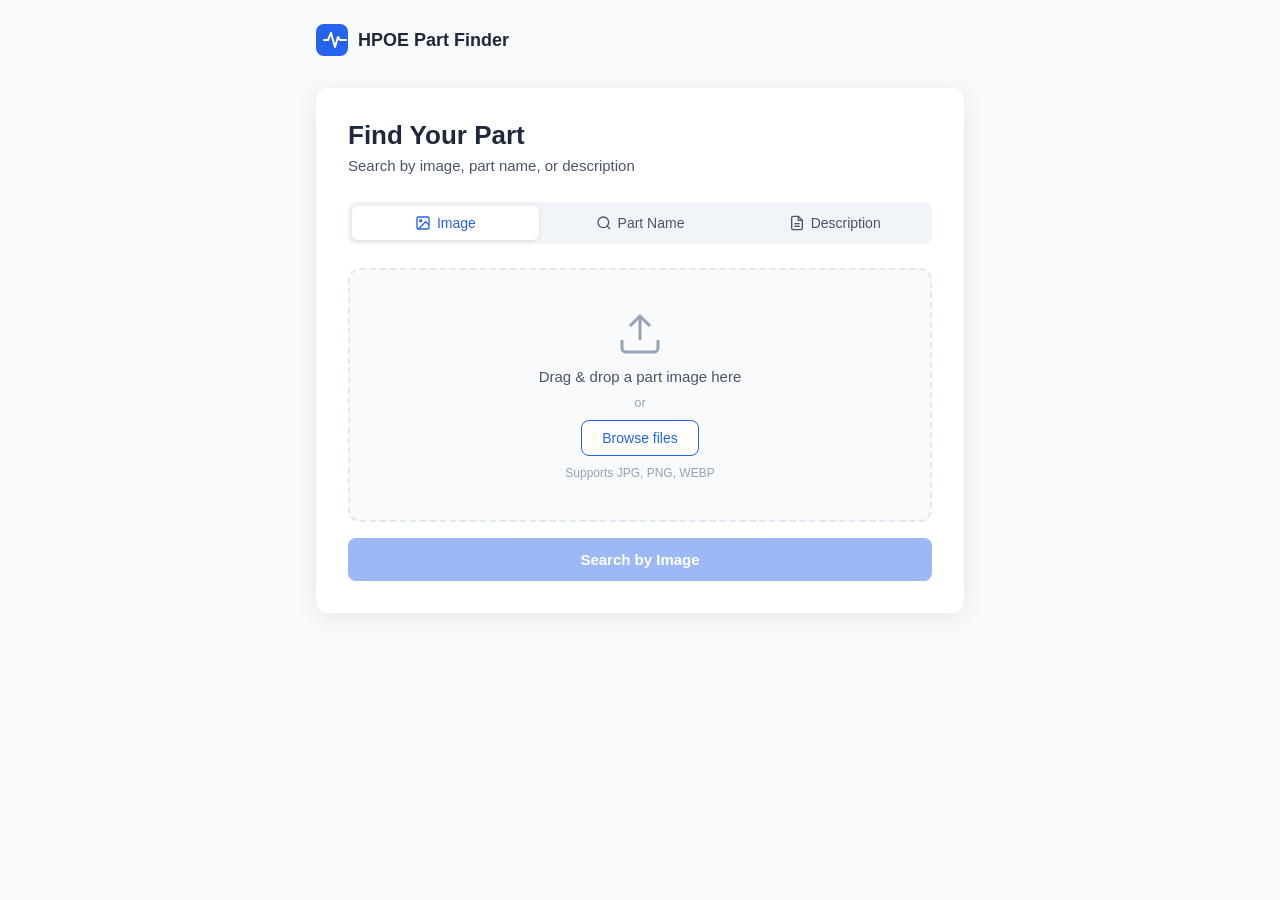
==== public/index.html @ 3e4fa295 "AI models trained" ====
<!DOCTYPE html>
<html lang="en">
<head>
  <meta charset="UTF-8" />
  <meta name="viewport" content="width=device-width, initial-scale=1.0" />
  <title>HPOE Part Finder</title>
  <link rel="stylesheet" href="style.css" />
</head>
<body>
  <div class="app">

    <header>
      <div class="logo">
        <svg width="32" height="32" viewBox="0 0 32 32" fill="none">
          <rect width="32" height="32" rx="8" fill="#2563eb"/>
          <path d="M8 16h4l3-7 4 14 3-10 2 3h6" stroke="white" stroke-width="2" stroke-linecap="round" stroke-linejoin="round"/>
        </svg>
        <span>HPOE Part Finder</span>
      </div>
    </header>

    <main>
      <div class="search-card">
        <h1>Find Your Part</h1>
        <p class="subtitle">Search by image, part name, or description</p>

        <!-- Mode Tabs -->
        <div class="tabs">
          <button class="tab active" data-mode="image">
            <svg width="16" height="16" viewBox="0 0 24 24" fill="none" stroke="currentColor" stroke-width="2"><rect x="3" y="3" width="18" height="18" rx="2"/><circle cx="8.5" cy="8.5" r="1.5"/><path d="M21 15l-5-5L5 21"/></svg>
            Image
          </button>
          <button class="tab" data-mode="name">
            <svg width="16" height="16" viewBox="0 0 24 24" fill="none" stroke="currentColor" stroke-width="2"><circle cx="11" cy="11" r="8"/><path d="M21 21l-4.35-4.35"/></svg>
            Part Name
          </button>
          <button class="tab" data-mode="description">
            <svg width="16" height="16" viewBox="0 0 24 24" fill="none" stroke="currentColor" stroke-width="2"><path d="M14 2H6a2 2 0 0 0-2 2v16a2 2 0 0 0 2 2h12a2 2 0 0 0 2-2V8z"/><polyline points="14,2 14,8 20,8"/><line x1="16" y1="13" x2="8" y2="13"/><line x1="16" y1="17" x2="8" y2="17"/></svg>
            Description
          </button>
        </div>

        <!-- Image Mode -->
        <div class="mode-panel active" id="panel-image">
          <div class="drop-zone" id="dropZone">
            <input type="file" id="fileInput" accept="image/*" hidden />
            <div class="drop-content" id="dropContent">
              <svg width="48" height="48" viewBox="0 0 24 24" fill="none" stroke="#94a3b8" stroke-width="1.5"><path d="M21 15v4a2 2 0 0 1-2 2H5a2 2 0 0 1-2-2v-4"/><polyline points="17,8 12,3 7,8"/><line x1="12" y1="3" x2="12" y2="15"/></svg>
              <p>Drag & drop a part image here</p>
              <span>or</span>
              <button class="btn-outline" onclick="document.getElementById('fileInput').click()">Browse files</button>
              <p class="hint">Supports JPG, PNG, WEBP</p>
            </div>
            <div class="image-preview" id="imagePreview" style="display:none;">
              <img id="previewImg" src="" alt="Preview" />
              <button class="remove-btn" id="removeImg">
                <svg width="16" height="16" viewBox="0 0 24 24" fill="none" stroke="currentColor" stroke-width="2"><line x1="18" y1="6" x2="6" y2="18"/><line x1="6" y1="6" x2="18" y2="18"/></svg>
              </button>
            </div>
          </div>
          <button class="btn-primary" id="searchImageBtn" disabled>Search by Image</button>
        </div>

        <!-- Name Mode -->
        <div class="mode-panel" id="panel-name">
          <div class="input-wrap">
            <svg class="input-icon" width="18" height="18" viewBox="0 0 24 24" fill="none" stroke="currentColor" stroke-width="2"><circle cx="11" cy="11" r="8"/><path d="M21 21l-4.35-4.35"/></svg>
            <input type="text" id="nameInput" placeholder="e.g. HP-4521-B, Valve Stem, Bracket-09..." />
          </div>
          <button class="btn-primary" id="searchNameBtn">Search by Name</button>
        </div>

        <!-- Description Mode -->
        <div class="mode-panel" id="panel-description">
          <textarea id="descInput" placeholder="Describe the part... e.g. 'small metal bracket with two holes, used in engine assembly'"></textarea>
          <button class="btn-primary" id="searchDescBtn">Search by Description</button>
        </div>
      </div>

      <!-- Results -->
      <div class="results-card" id="resultsCard" style="display:none;">
        <div class="results-header">
          <h2>Results</h2>
          <span class="result-count" id="resultCount"></span>
        </div>
        <div class="results-list" id="resultsList"></div>
      </div>

      <!-- Loading -->
      <div class="loading" id="loading" style="display:none;">
        <div class="spinner"></div>
        <p>Searching...</p>
      </div>

      <!-- Error -->
      <div class="error-card" id="errorCard" style="display:none;">
        <svg width="24" height="24" viewBox="0 0 24 24" fill="none" stroke="#ef4444" stroke-width="2"><circle cx="12" cy="12" r="10"/><line x1="12" y1="8" x2="12" y2="12"/><line x1="12" y1="16" x2="12.01" y2="16"/></svg>
        <p id="errorMsg"></p>
      </div>
    </main>
  </div>

  <script src="app.js"></script>
</body>
</html>
---- public/style.css ----
*, *::before, *::after { box-sizing: border-box; margin: 0; padding: 0; }

:root {
  --blue: #2563eb;
  --blue-light: #eff6ff;
  --blue-dark: #1d4ed8;
  --gray-50: #f8fafc;
  --gray-100: #f1f5f9;
  --gray-200: #e2e8f0;
  --gray-400: #94a3b8;
  --gray-600: #475569;
  --gray-800: #1e293b;
  --green: #16a34a;
  --green-light: #f0fdf4;
  --red: #ef4444;
  --radius: 12px;
  --shadow: 0 4px 24px rgba(0,0,0,0.08);
}

body {
  font-family: -apple-system, BlinkMacSystemFont, 'Segoe UI', sans-serif;
  background: var(--gray-50);
  color: var(--gray-800);
  min-height: 100vh;
}

.app {
  max-width: 680px;
  margin: 0 auto;
  padding: 0 16px 80px;
}

/* Header */
header {
  padding: 24px 0 32px;
}

.logo {
  display: flex;
  align-items: center;
  gap: 10px;
  font-size: 18px;
  font-weight: 700;
  color: var(--gray-800);
}

/* Search Card */
.search-card {
  background: white;
  border-radius: var(--radius);
  box-shadow: var(--shadow);
  padding: 32px;
}

h1 {
  font-size: 26px;
  font-weight: 700;
  margin-bottom: 6px;
}

.subtitle {
  color: var(--gray-600);
  margin-bottom: 28px;
  font-size: 15px;
}

/* Tabs */
.tabs {
  display: flex;
  gap: 8px;
  margin-bottom: 24px;
  background: var(--gray-100);
  padding: 4px;
  border-radius: 8px;
}

.tab {
  flex: 1;
  display: flex;
  align-items: center;
  justify-content: center;
  gap: 6px;
  padding: 9px 12px;
  border: none;
  border-radius: 6px;
  background: transparent;
  font-size: 14px;
  font-weight: 500;
  color: var(--gray-600);
  cursor: pointer;
  transition: all 0.15s;
}

.tab:hover { color: var(--gray-800); }

.tab.active {
  background: white;
  color: var(--blue);
  box-shadow: 0 1px 4px rgba(0,0,0,0.1);
}

/* Panels */
.mode-panel { display: none; flex-direction: column; gap: 16px; }
.mode-panel.active { display: flex; }

/* Drop Zone */
.drop-zone {
  border: 2px dashed var(--gray-200);
  border-radius: var(--radius);
  padding: 40px 24px;
  text-align: center;
  transition: all 0.2s;
  cursor: pointer;
  position: relative;
  background: var(--gray-50);
}

.drop-zone.drag-over {
  border-color: var(--blue);
  background: var(--blue-light);
}

.drop-content {
  display: flex;
  flex-direction: column;
  align-items: center;
  gap: 10px;
}

.drop-content p {
  color: var(--gray-600);
  font-size: 15px;
}

.drop-content span {
  color: var(--gray-400);
  font-size: 13px;
}

.hint {
  font-size: 12px !important;
  color: var(--gray-400) !important;
}

/* Image Preview */
.image-preview {
  position: relative;
  display: inline-block;
}

.image-preview img {
  max-height: 220px;
  max-width: 100%;
  border-radius: 8px;
  object-fit: contain;
}

.remove-btn {
  position: absolute;
  top: -10px;
  right: -10px;
  background: white;
  border: 1px solid var(--gray-200);
  border-radius: 50%;
  width: 28px;
  height: 28px;
  display: flex;
  align-items: center;
  justify-content: center;
  cursor: pointer;
  box-shadow: 0 2px 6px rgba(0,0,0,0.1);
  color: var(--gray-600);
  transition: all 0.15s;
}

.remove-btn:hover { color: var(--red); border-color: var(--red); }

/* Inputs */
.input-wrap {
  position: relative;
}

.input-icon {
  position: absolute;
  left: 14px;
  top: 50%;
  transform: translateY(-50%);
  color: var(--gray-400);
}

input[type="text"] {
  width: 100%;
  padding: 12px 14px 12px 42px;
  border: 1.5px solid var(--gray-200);
  border-radius: 8px;
  font-size: 15px;
  color: var(--gray-800);
  background: white;
  transition: border-color 0.15s;
  outline: none;
}

input[type="text"]:focus { border-color: var(--blue); }

textarea {
  width: 100%;
  padding: 14px;
  border: 1.5px solid var(--gray-200);
  border-radius: 8px;
  font-size: 15px;
  color: var(--gray-800);
  background: white;
  resize: vertical;
  min-height: 120px;
  font-family: inherit;
  transition: border-color 0.15s;
  outline: none;
}

textarea:focus { border-color: var(--blue); }

/* Buttons */
.btn-primary {
  width: 100%;
  padding: 13px;
  background: var(--blue);
  color: white;
  border: none;
  border-radius: 8px;
  font-size: 15px;
  font-weight: 600;
  cursor: pointer;
  transition: background 0.15s, opacity 0.15s;
}

.btn-primary:hover { background: var(--blue-dark); }
.btn-primary:disabled { opacity: 0.45; cursor: not-allowed; }

.btn-outline {
  padding: 9px 20px;
  background: white;
  color: var(--blue);
  border: 1.5px solid var(--blue);
  border-radius: 8px;
  font-size: 14px;
  font-weight: 500;
  cursor: pointer;
  transition: all 0.15s;
}

.btn-outline:hover { background: var(--blue-light); }

/* Results */
.results-card {
  background: white;
  border-radius: var(--radius);
  box-shadow: var(--shadow);
  padding: 28px;
  margin-top: 20px;
}

.results-header {
  display: flex;
  align-items: center;
  justify-content: space-between;
  margin-bottom: 20px;
}

.results-header h2 { font-size: 18px; font-weight: 700; }

.result-count {
  background: var(--blue-light);
  color: var(--blue);
  font-size: 13px;
  font-weight: 600;
  padding: 3px 10px;
  border-radius: 20px;
}

.results-list { display: flex; flex-direction: column; gap: 12px; }

.result-item {
  display: flex;
  align-items: flex-start;
  gap: 16px;
  padding: 16px;
  border: 1.5px solid var(--gray-200);
  border-radius: 10px;
  transition: border-color 0.15s, box-shadow 0.15s;
}

.result-item:hover {
  border-color: var(--blue);
  box-shadow: 0 2px 12px rgba(37,99,235,0.08);
}

.result-rank {
  width: 32px;
  height: 32px;
  background: var(--blue-light);
  color: var(--blue);
  border-radius: 50%;
  display: flex;
  align-items: center;
  justify-content: center;
  font-size: 13px;
  font-weight: 700;
  flex-shrink: 0;
}

.result-rank.top { background: var(--blue); color: white; }

.result-info { flex: 1; }

.result-name {
  font-size: 16px;
  font-weight: 600;
  margin-bottom: 6px;
}

.result-meta {
  display: flex;
  flex-wrap: wrap;
  gap: 8px;
}

.badge {
  display: flex;
  align-items: center;
  gap: 5px;
  font-size: 13px;
  color: var(--gray-600);
  background: var(--gray-100);
  padding: 3px 10px;
  border-radius: 20px;
}

.badge svg { color: var(--gray-400); }

.confidence {
  margin-left: auto;
  font-size: 13px;
  font-weight: 600;
  color: var(--green);
  align-self: center;
}

/* Loading */
.loading {
  display: flex;
  flex-direction: column;
  align-items: center;
  gap: 14px;
  padding: 40px;
  color: var(--gray-600);
}

.spinner {
  width: 36px;
  height: 36px;
  border: 3px solid var(--gray-200);
  border-top-color: var(--blue);
  border-radius: 50%;
  animation: spin 0.7s linear infinite;
}

@keyframes spin { to { transform: rotate(360deg); } }

/* Error */
.error-card {
  display: flex;
  align-items: center;
  gap: 12px;
  background: #fef2f2;
  border: 1.5px solid #fecaca;
  border-radius: var(--radius);
  padding: 16px 20px;
  margin-top: 20px;
  color: var(--red);
  font-size: 14px;
}

/* Responsive */
@media (max-width: 480px) {
  .search-card { padding: 20px; }
  h1 { font-size: 22px; }
  .tab { font-size: 13px; padding: 8px 6px; }
}
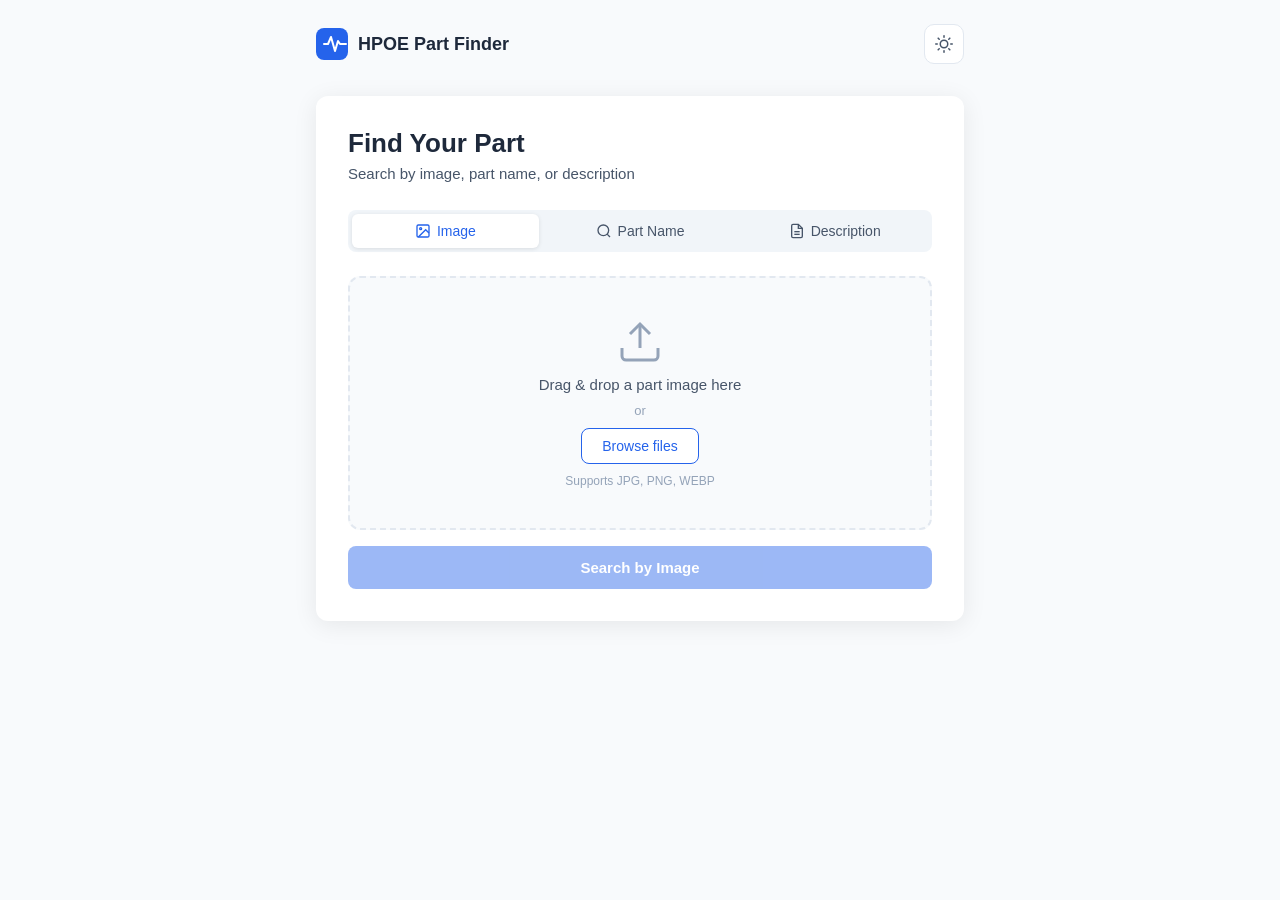
==== commit 6320327f: "Cool little feature" ====
--- a/public/index.html
+++ b/public/index.html
@@ -4,6 +4,7 @@
   <meta charset="UTF-8" />
   <meta name="viewport" content="width=device-width, initial-scale=1.0" />
   <title>HPOE Part Finder</title>
+  <link rel="icon" type="image/svg+xml" href="/static/favicon.svg" />
   <link rel="stylesheet" href="style.css" />
 </head>
 <body>
@@ -17,6 +18,18 @@
         </svg>
         <span>HPOE Part Finder</span>
       </div>
+      <button class="dark-toggle" id="darkToggle" aria-label="Toggle dark mode">
+        <svg class="icon-sun" width="18" height="18" viewBox="0 0 24 24" fill="none" stroke="currentColor" stroke-width="2" stroke-linecap="round">
+          <circle cx="12" cy="12" r="5"/>
+          <line x1="12" y1="1" x2="12" y2="3"/><line x1="12" y1="21" x2="12" y2="23"/>
+          <line x1="4.22" y1="4.22" x2="5.64" y2="5.64"/><line x1="18.36" y1="18.36" x2="19.78" y2="19.78"/>
+          <line x1="1" y1="12" x2="3" y2="12"/><line x1="21" y1="12" x2="23" y2="12"/>
+          <line x1="4.22" y1="19.78" x2="5.64" y2="18.36"/><line x1="18.36" y1="5.64" x2="19.78" y2="4.22"/>
+        </svg>
+        <svg class="icon-moon" width="18" height="18" viewBox="0 0 24 24" fill="none" stroke="currentColor" stroke-width="2" stroke-linecap="round">
+          <path d="M21 12.79A9 9 0 1 1 11.21 3 7 7 0 0 0 21 12.79z"/>
+        </svg>
+      </button>
     </header>
 
     <main>
--- a/public/style.css
+++ b/public/style.css
@@ -15,6 +15,22 @@
   --red: #ef4444;
   --radius: 12px;
   --shadow: 0 4px 24px rgba(0,0,0,0.08);
+  --surface: #ffffff;
+  --surface-raised: #ffffff;
+}
+
+body.dark {
+  --gray-50: #0f172a;
+  --gray-100: #1e293b;
+  --gray-200: #334155;
+  --gray-400: #64748b;
+  --gray-600: #94a3b8;
+  --gray-800: #f1f5f9;
+  --blue-light: #1e3566;
+  --green-light: #052e16;
+  --shadow: 0 4px 24px rgba(0,0,0,0.5);
+  --surface: #1e293b;
+  --surface-raised: #263348;
 }
 
 body {
@@ -22,6 +38,7 @@
   background: var(--gray-50);
   color: var(--gray-800);
   min-height: 100vh;
+  transition: background 0.3s, color 0.3s;
 }
 
 .app {
@@ -33,6 +50,9 @@
 /* Header */
 header {
   padding: 24px 0 32px;
+  display: flex;
+  align-items: center;
+  justify-content: space-between;
 }
 
 .logo {
@@ -42,14 +62,53 @@
   font-size: 18px;
   font-weight: 700;
   color: var(--gray-800);
-}
+  transition: color 0.3s;
+}
+
+/* Dark toggle button */
+.dark-toggle {
+  width: 40px;
+  height: 40px;
+  border-radius: 10px;
+  border: 1.5px solid var(--gray-200);
+  background: var(--surface);
+  color: var(--gray-600);
+  display: flex;
+  align-items: center;
+  justify-content: center;
+  cursor: pointer;
+  transition: background 0.3s, border-color 0.3s, color 0.3s, transform 0.15s, box-shadow 0.15s;
+  flex-shrink: 0;
+}
+
+.dark-toggle:hover {
+  color: var(--blue);
+  border-color: var(--blue);
+  box-shadow: 0 0 0 3px rgba(37,99,235,0.12);
+  transform: scale(1.06);
+}
+
+.dark-toggle:active { transform: scale(0.94); }
+
+.dark-toggle .icon-sun,
+.dark-toggle .icon-moon {
+  transition: transform 0.4s cubic-bezier(0.34,1.56,0.64,1), opacity 0.2s;
+  position: absolute;
+  pointer-events: none;
+}
+
+body:not(.dark) .icon-moon { opacity: 0; transform: rotate(-90deg) scale(0.5); }
+body:not(.dark) .icon-sun  { opacity: 1; transform: rotate(0deg) scale(1); }
+body.dark       .icon-sun  { opacity: 0; transform: rotate(90deg) scale(0.5); }
+body.dark       .icon-moon { opacity: 1; transform: rotate(0deg) scale(1); }
 
 /* Search Card */
 .search-card {
-  background: white;
+  background: var(--surface);
   border-radius: var(--radius);
   box-shadow: var(--shadow);
   padding: 32px;
+  transition: background 0.3s, box-shadow 0.3s;
 }
 
 h1 {
@@ -94,9 +153,10 @@
 .tab:hover { color: var(--gray-800); }
 
 .tab.active {
-  background: white;
+  background: var(--surface);
   color: var(--blue);
   box-shadow: 0 1px 4px rgba(0,0,0,0.1);
+  transition: background 0.3s;
 }
 
 /* Panels */
@@ -159,7 +219,7 @@
   position: absolute;
   top: -10px;
   right: -10px;
-  background: white;
+  background: var(--surface);
   border: 1px solid var(--gray-200);
   border-radius: 50%;
   width: 28px;
@@ -195,8 +255,8 @@
   border-radius: 8px;
   font-size: 15px;
   color: var(--gray-800);
-  background: white;
-  transition: border-color 0.15s;
+  background: var(--surface);
+  transition: border-color 0.15s, background 0.3s, color 0.3s;
   outline: none;
 }
 
@@ -209,11 +269,11 @@
   border-radius: 8px;
   font-size: 15px;
   color: var(--gray-800);
-  background: white;
+  background: var(--surface);
   resize: vertical;
   min-height: 120px;
   font-family: inherit;
-  transition: border-color 0.15s;
+  transition: border-color 0.15s, background 0.3s, color 0.3s;
   outline: none;
 }
 
@@ -238,25 +298,26 @@
 
 .btn-outline {
   padding: 9px 20px;
-  background: white;
+  background: var(--surface);
   color: var(--blue);
   border: 1.5px solid var(--blue);
   border-radius: 8px;
   font-size: 14px;
   font-weight: 500;
   cursor: pointer;
-  transition: all 0.15s;
+  transition: all 0.15s, background 0.3s;
 }
 
 .btn-outline:hover { background: var(--blue-light); }
 
 /* Results */
 .results-card {
-  background: white;
+  background: var(--surface);
   border-radius: var(--radius);
   box-shadow: var(--shadow);
   padding: 28px;
   margin-top: 20px;
+  transition: background 0.3s, box-shadow 0.3s;
 }
 
 .results-header {
